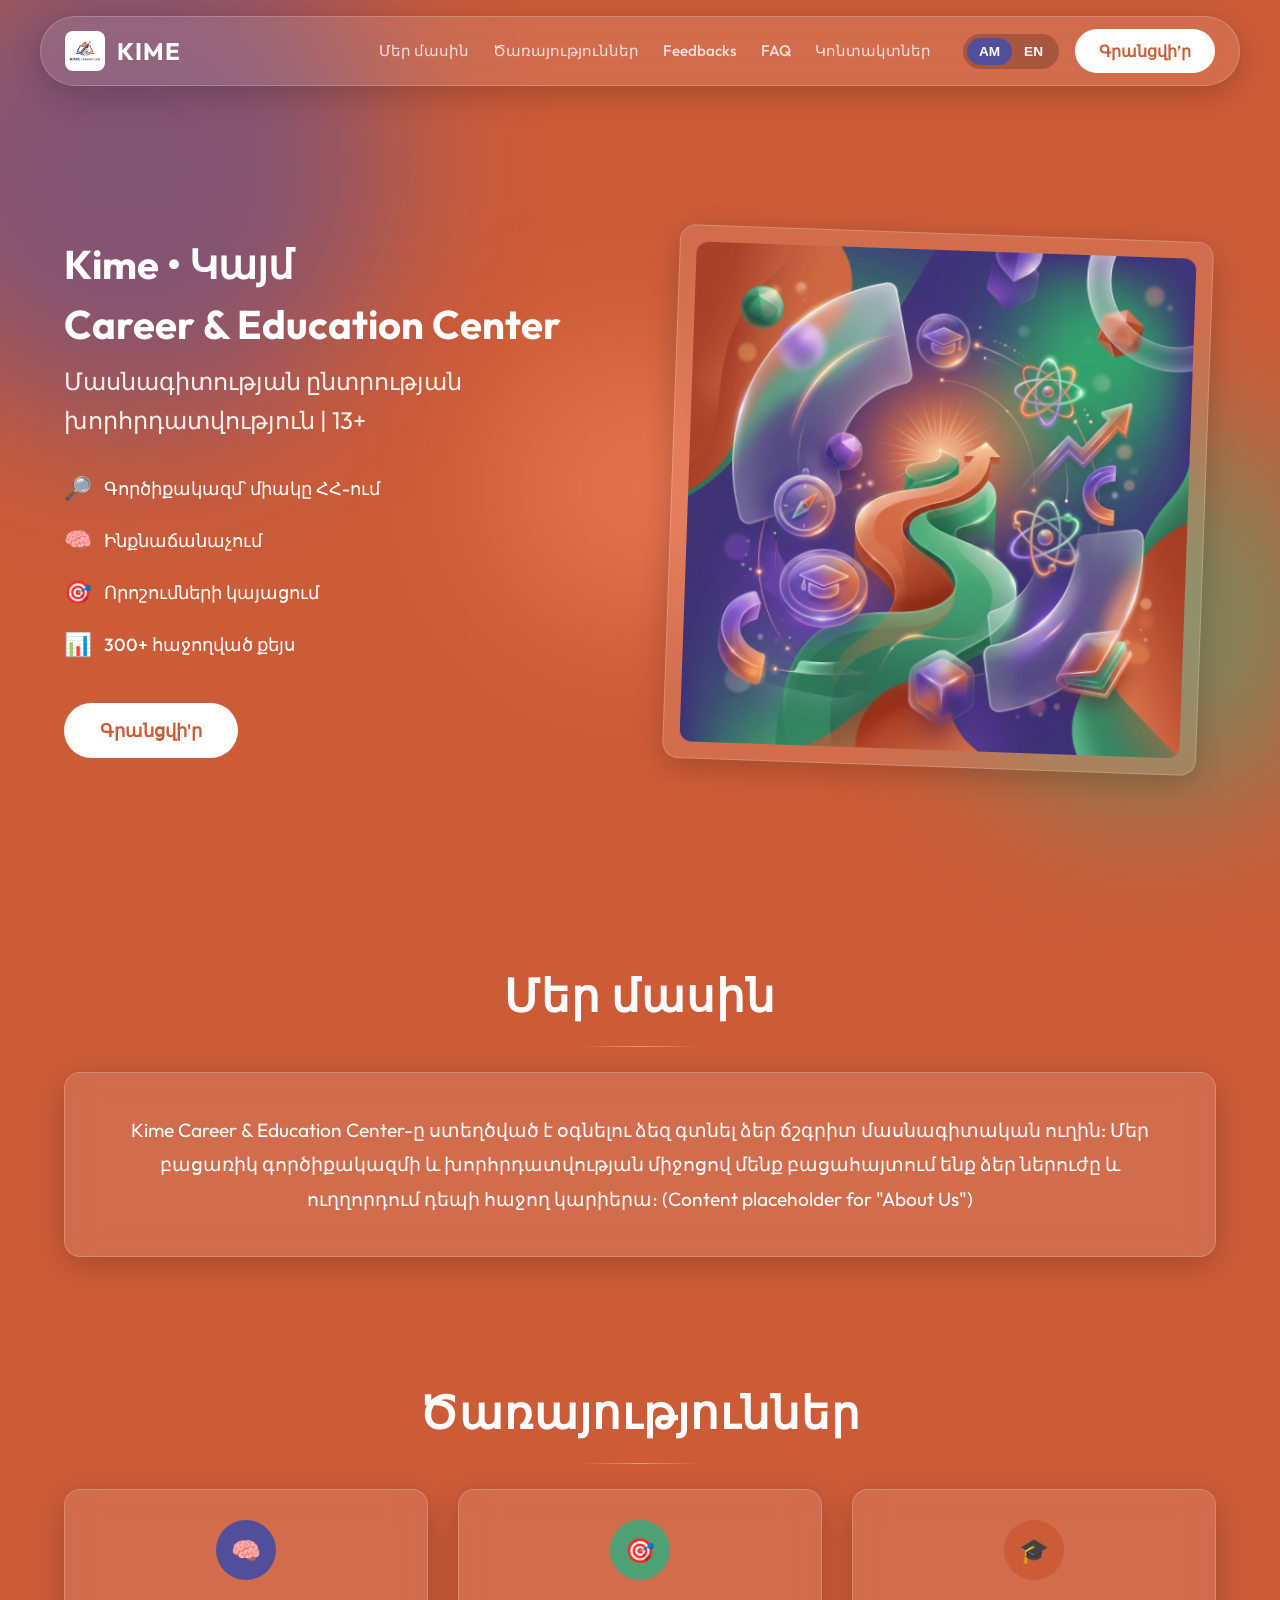
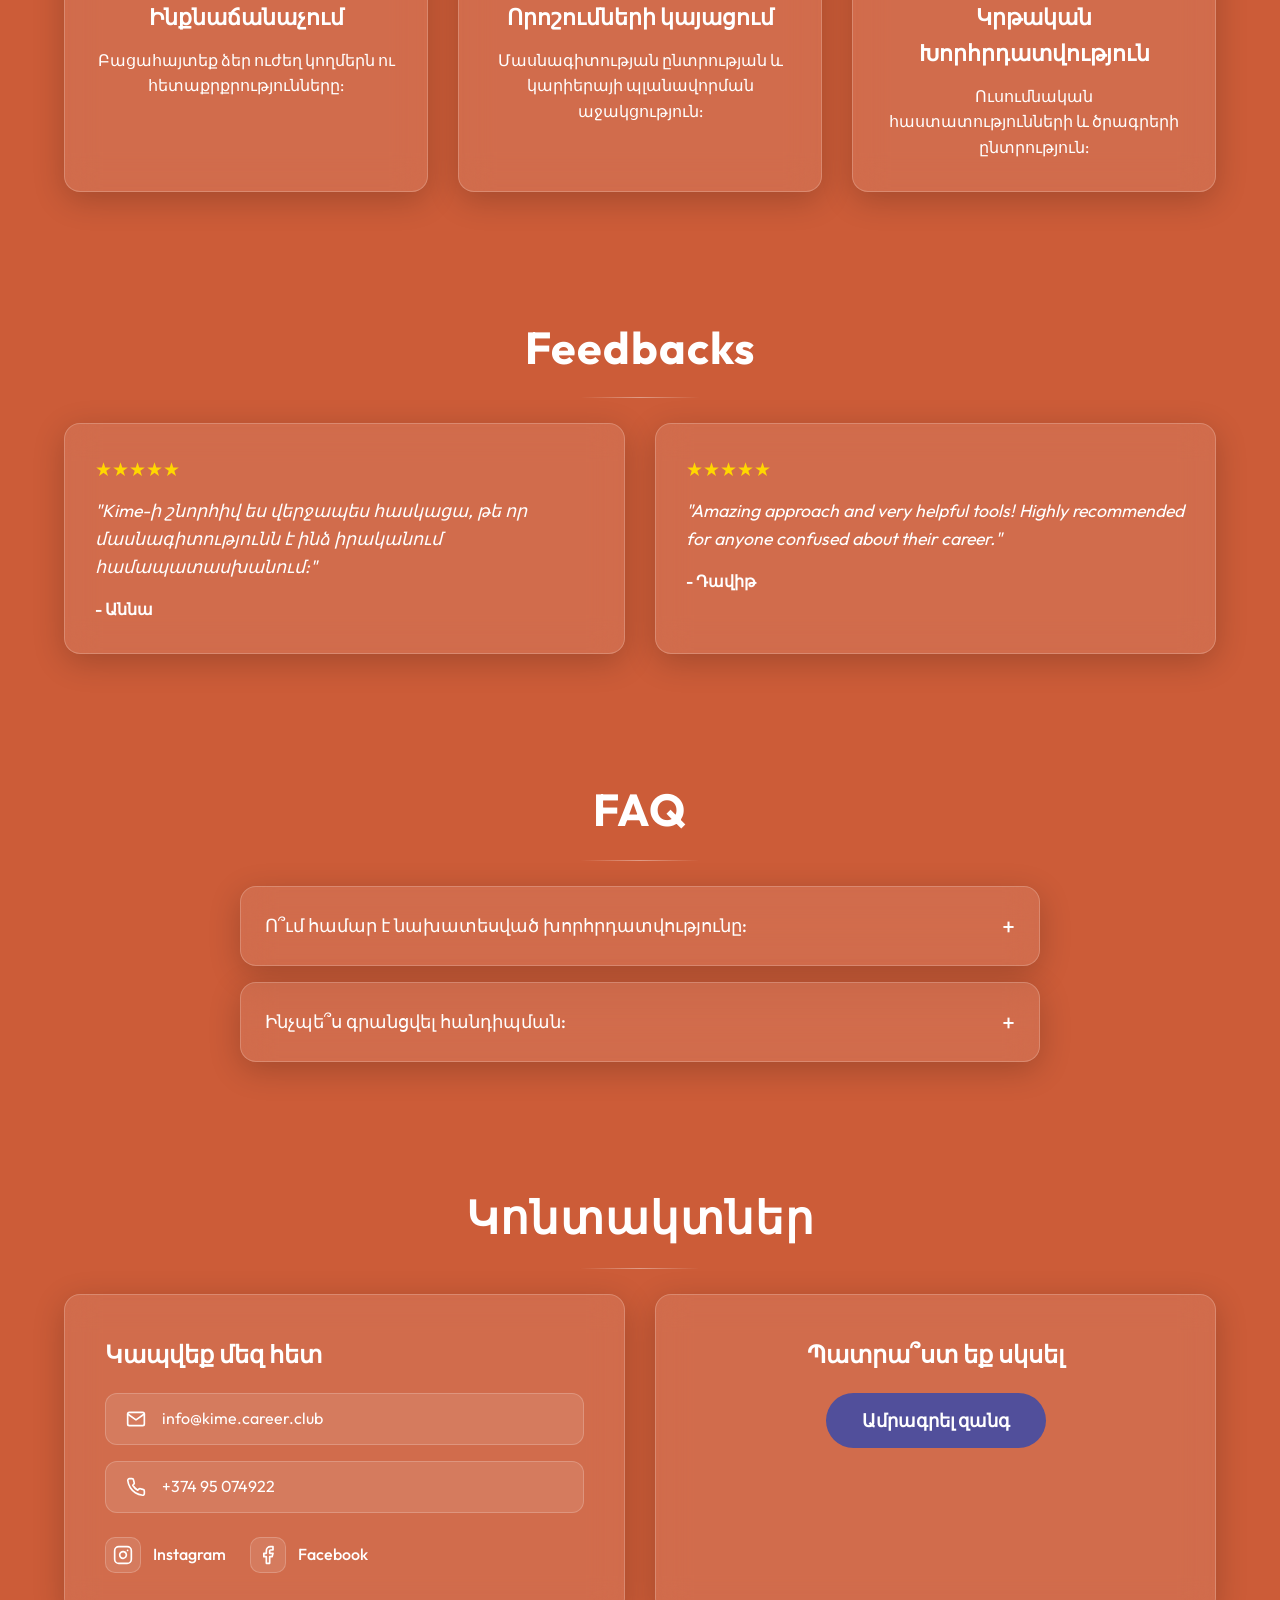
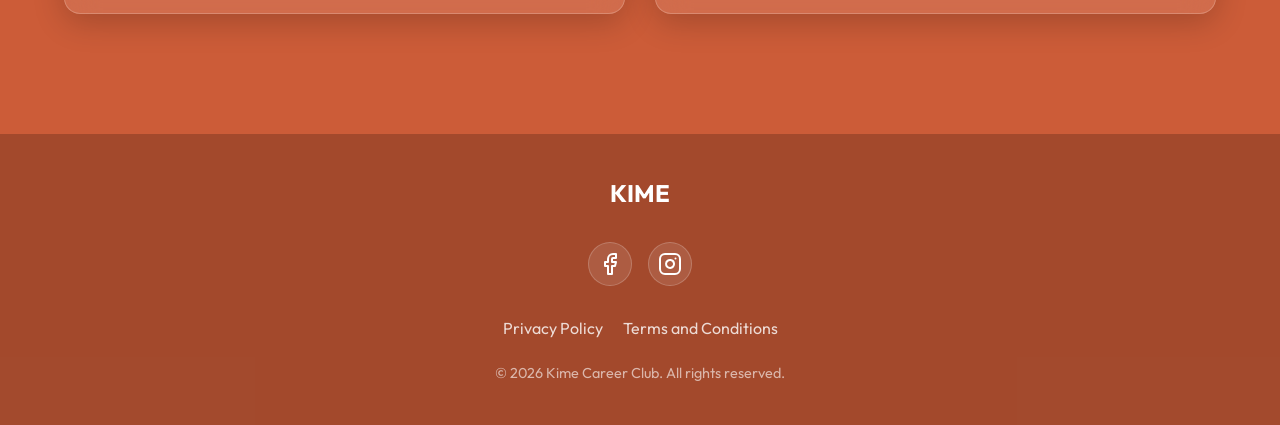
==== index.html @ 75cb3b0c "Demo" ====
<!DOCTYPE html>
<html lang="en">
<head>
    <meta charset="UTF-8">
    <meta name="viewport" content="width=device-width, initial-scale=1.0">
    <title>Kime | Career & Education Center</title>
    <meta name="description" content="Career Choice Consulting. 🔎 Exclusive Toolkit in Armenia 🧠 Self-Discovery 🎯 Decision Making 📊 300+ Successful Cases.">
    <!-- Basic SEO tags -->
    <meta property="og:title" content="Kime Career Club">
    <meta property="og:description" content="Career Choice Consulting in Armenia. Make the right career decisions with Kime.">
    <meta property="og:type" content="website">
    
    <link href="https://fonts.googleapis.com/css2?family=Outfit:wght@300;400;600;700&display=swap" rel="stylesheet">
    <link rel="stylesheet" href="style.css">
    
    <!-- Calendly link widget -->
    <link href="https://assets.calendly.com/assets/external/widget.css" rel="stylesheet">
    <script src="https://assets.calendly.com/assets/external/widget.js" type="text/javascript" async></script>
</head>
<body>
    <!-- Background Elements -->
    <div class="bg-shape shape-1"></div>
    <div class="bg-shape shape-2"></div>
    <div class="bg-shape shape-3"></div>

    <header class="glass-header">
        <div class="container header-container">
            <div class="logo">
                <img src="logo.png" alt="Kime Logo" class="logo-img">
                <span class="logo-text">KIME</span>
            </div>
            
            <button class="mobile-toggle" aria-label="Toggle Menu">
                <span></span><span></span><span></span>
            </button>

            <nav class="main-nav">
                <ul class="nav-links">
                    <li><a href="#about" data-i18n="nav_about">Մեր մասին</a></li>
                    <li><a href="#services" data-i18n="nav_services">Ծառայություններ</a></li>
                    <li><a href="#feedbacks" data-i18n="nav_feedbacks">Feedbacks</a></li>
                    <li><a href="#faq" data-i18n="nav_faq">FAQ</a></li>
                    <li><a href="#contact" data-i18n="nav_contact">Կոնտակտներ</a></li>
                </ul>
                <div class="header-actions">
                    <div class="lang-switcher">
                        <button class="lang-btn active" data-lang="am">AM</button>
                        <button class="lang-btn" data-lang="en">EN</button>
                    </div>
                    <button class="btn btn-primary" onclick="openCalendly()" data-i18n="cta_register">Գրանցվի’ր</button>
                </div>
            </nav>
        </div>
    </header>

    <main>
        <!-- Hero Section -->
        <section id="hero" class="hero-section">
            <div class="container hero-container">
                <div class="hero-content">
                    <h1 class="hero-title" data-i18n="hero_title">Kime • Կայմ </h1>
                    <h2 class="hero-title" data-i18n="hero_title">Career & Education Center</h2>
                    <p class="hero-subtitle" data-i18n="hero_subtitle">Մասնագիտության ընտրության խորհրդատվություն | 13+</p>
                    
                    <ul class="hero-features">
                        <li><span class="icon">🔎</span> <span data-i18n="feat_1">Գործիքակազմ՝ միակը ՀՀ-ում</span></li>
                        <li><span class="icon">🧠</span> <span data-i18n="feat_2">Ինքնաճանաչում</span></li>
                        <li><span class="icon">🎯</span> <span data-i18n="feat_3">Որոշումների կայացում</span></li>
                        <li><span class="icon">📊</span> <span data-i18n="feat_4">300+ հաջողված քեյս</span></li>
                    </ul>

                    <div class="hero-cta">
                        <button class="btn btn-large btn-primary cta-pulse" onclick="openCalendly()" data-i18n="cta_register_down">Գրանցվի'ր</button>
                    </div>
                </div>
                <div class="hero-visual">
                    <div class="image-wrapper glass-card">
                        <img src="hero.png" alt="Hero Illustration" class="hero-img">
                    </div>
                </div>
            </div>
        </section>

        <!-- About Section -->
        <section id="about" class="section about-section">
            <div class="container">
                <h2 class="section-title" data-i18n="sec_about">Մեր մասին</h2>
                <div class="glass-panel">
                    <p data-i18n="about_text">
                        Kime Career & Education Center-ը ստեղծված է օգնելու ձեզ գտնել ձեր ճշգրիտ մասնագիտական ուղին: Մեր բացառիկ գործիքակազմի և խորհրդատվության միջոցով մենք բացահայտում ենք ձեր ներուժը և ուղղորդում դեպի հաջող կարիերա։ (Content placeholder for "About Us")
                    </p>
                </div>
            </div>
        </section>

        <!-- Services Section -->
        <section id="services" class="section services-section">
            <div class="container">
                <h2 class="section-title" data-i18n="sec_services">Ծառայություններ</h2>
                <div class="services-grid">
                    <div class="service-card glass-card">
                        <div class="service-icon" style="background-color: var(--color-2)">🧠</div>
                        <h3 data-i18n="srv_1_title">Ինքնաճանաչում</h3>
                        <p data-i18n="srv_1_desc">Բացահայտեք ձեր ուժեղ կողմերն ու հետաքրքրությունները:</p>
                    </div>
                    <div class="service-card glass-card">
                        <div class="service-icon" style="background-color: var(--color-3)">🎯</div>
                        <h3 data-i18n="srv_2_title">Որոշումների կայացում</h3>
                        <p data-i18n="srv_2_desc">Մասնագիտության ընտրության և կարիերայի պլանավորման աջակցություն:</p>
                    </div>
                    <div class="service-card glass-card">
                        <div class="service-icon" style="background-color: var(--color-1)">🎓</div>
                        <h3 data-i18n="srv_3_title">Կրթական Խորհրդատվություն</h3>
                        <p data-i18n="srv_3_desc">Ուսումնական հաստատությունների և ծրագրերի ընտրություն:</p>
                    </div>
                </div>
            </div>
        </section>

        <!-- Feedbacks Section -->
        <section id="feedbacks" class="section feedbacks-section">
            <div class="container">
                <h2 class="section-title" data-i18n="sec_feedbacks">Feedbacks</h2>
                <div class="feedback-slider">
                    <div class="feedback-card glass-card">
                        <div class="stars">★★★★★</div>
                        <p class="feedback-text" data-i18n="feedback_1">"Kime-ի շնորհիվ ես վերջապես հասկացա, թե որ մասնագիտությունն է ինձ իրականում համապատասխանում:"</p>
                        <p class="feedback-author">- Աննա  
                        </p>
                    </div>
                    <div class="feedback-card glass-card">
                        <div class="stars">★★★★★</div>
                        <p class="feedback-text" data-i18n="feedback_2">"Amazing approach and very helpful tools! Highly recommended for anyone confused about their career."</p>
                        <p class="feedback-author">- Դավիթ</p>
                    </div>
                </div>
            </div>
        </section>

        <!-- FAQ Section -->
        <section id="faq" class="section faq-section">
            <div class="container">
                <h2 class="section-title" data-i18n="sec_faq">FAQ</h2>
                <div class="faq-list">
                    <div class="faq-item glass-card">
                        <div class="faq-question">
                            <h3 data-i18n="faq_1_q">Ո՞ւմ համար է նախատեսված խորհրդատվությունը:</h3>
                            <span class="toggle-icon">+</span>
                        </div>
                        <div class="faq-answer">
                            <p data-i18n="faq_1_a">Խորհրդատվությունը նախատեսված է 13 և բարձր տարիքի անձանց համար, ովքեր կանգնած են մասնագիտության ընտրության կամ կարիերայի փոփոխության որոշման առջև:</p>
                        </div>
                    </div>
                    <div class="faq-item glass-card">
                        <div class="faq-question">
                            <h3 data-i18n="faq_2_q">Ինչպե՞ս գրանցվել հանդիպման:</h3>
                            <span class="toggle-icon">+</span>
                        </div>
                        <div class="faq-answer">
                            <p data-i18n="faq_2_a">Կարող եք գրանցվել՝ սեղմելով "Գրանցվի'ր" կոճակը, որը կուղղորդի ձեզ դեպի մեր օրացույց (Calendly)՝ հարմար օր և ժամ ընտրելու համար:</p>
                        </div>
                    </div>
                </div>
            </div>
        </section>

        <!-- Contact Section -->
        <section id="contact" class="section contact-section">
            <div class="container">
                <h2 class="section-title" data-i18n="sec_contact">Կոնտակտներ</h2>
                <div class="contact-grid">
                    <div class="contact-info glass-card">
                        <h3 data-i18n="contact_title">Կապվեք մեզ հետ</h3>
                        <div class="contact-methods">
                            <a href="mailto:info@kime.career.club" class="contact-method-item">
                                <span class="method-icon">
                                    <svg xmlns="http://www.w3.org/2000/svg" width="20" height="20" viewBox="0 0 24 24" fill="none" stroke="currentColor" stroke-width="2" stroke-linecap="round" stroke-linejoin="round"><path d="M4 4h16c1.1 0 2 .9 2 2v12c0 1.1-.9 2-2 2H4c-1.1 0-2-.9-2-2V6c0-1.1.9-2 2-2z"></path><polyline points="22,6 12,13 2,6"></polyline></svg>
                                </span>
                                <span>info@kime.career.club</span>
                            </a>
                            <a href="tel:+37495074922" class="contact-method-item">
                                <span class="method-icon">
                                    <svg xmlns="http://www.w3.org/2000/svg" width="20" height="20" viewBox="0 0 24 24" fill="none" stroke="currentColor" stroke-width="2" stroke-linecap="round" stroke-linejoin="round"><path d="M22 16.92v3a2 2 0 0 1-2.18 2 19.79 19.79 0 0 1-8.63-3.07 19.5 19.5 0 0 1-6-6 19.79 19.79 0 0 1-3.07-8.67A2 2 0 0 1 4.11 2h3a2 2 0 0 1 2 1.72 12.84 12.84 0 0 0 .7 2.81 2 2 0 0 1-.45 2.11L8.09 9.91a16 16 0 0 0 6 6l1.27-1.27a2 2 0 0 1 2.11-.45 12.84 12.84 0 0 0 2.81.7A2 2 0 0 1 22 16.92z"></path></svg>
                                </span>
                                <span>+374 95 074922</span>
                            </a>
                        </div>
                        <div class="contact-socials">
                            <a href="https://www.instagram.com/kime.career.club" target="_blank" class="social-link-item">
                                <span class="social-icon-wrapper">
                                    <svg xmlns="http://www.w3.org/2000/svg" width="20" height="20" viewBox="0 0 24 24" fill="none" stroke="currentColor" stroke-width="2" stroke-linecap="round" stroke-linejoin="round"><rect x="2" y="2" width="20" height="20" rx="5" ry="5"></rect><path d="M16 11.37A4 4 0 1 1 12.63 8 4 4 0 0 1 16 11.37z"></path><line x1="17.5" y1="6.5" x2="17.51" y2="6.5"></line></svg>
                                </span>
                                Instagram
                            </a>
                            <a href="https://www.facebook.com/kime.career.club" target="_blank" class="social-link-item">
                                <span class="social-icon-wrapper">
                                    <svg xmlns="http://www.w3.org/2000/svg" width="20" height="20" viewBox="0 0 24 24" fill="none" stroke="currentColor" stroke-width="2" stroke-linecap="round" stroke-linejoin="round"><path d="M18 2h-3a5 5 0 0 0-5 5v3H7v4h3v8h4v-8h3l1-4h-4V7a1 1 0 0 1 1-1h3z"></path></svg>
                                </span>
                                Facebook
                            </a>
                        </div>
                    </div>
                    <div class="contact-action glass-card" style="text-align: center;">
                        <h3 data-i18n="ready_to_start">Պատրա՞ստ եք սկսել</h3>
                        <button class="btn btn-large btn-secondary" onclick="openCalendly()" data-i18n="cta_book_call">Ամրագրել զանգ</button>
                    </div>
                </div>
            </div>
        </section>
    </main>

    <footer class="main-footer">
        <div class="container footer-container">
            <div class="footer-logo">
                <span>KIME</span>
            </div>
            <div class="footer-socials">
                <a href="https://www.facebook.com/kime.career.club" target="_blank" class="footer-social-icon" aria-label="Facebook">
                    <svg xmlns="http://www.w3.org/2000/svg" width="24" height="24" viewBox="0 0 24 24" fill="none" stroke="currentColor" stroke-width="2" stroke-linecap="round" stroke-linejoin="round"><path d="M18 2h-3a5 5 0 0 0-5 5v3H7v4h3v8h4v-8h3l1-4h-4V7a1 1 0 0 1 1-1h3z"></path></svg>
                </a>
                <a href="https://www.instagram.com/kime.career.club" target="_blank" class="footer-social-icon" aria-label="Instagram">
                    <svg xmlns="http://www.w3.org/2000/svg" width="24" height="24" viewBox="0 0 24 24" fill="none" stroke="currentColor" stroke-width="2" stroke-linecap="round" stroke-linejoin="round"><rect x="2" y="2" width="20" height="20" rx="5" ry="5"></rect><path d="M16 11.37A4 4 0 1 1 12.63 8 4 4 0 0 1 16 11.37z"></path><line x1="17.5" y1="6.5" x2="17.51" y2="6.5"></line></svg>
                </a>
            </div>
            <div class="footer-links">
                <a href="privacy-policy.html" data-i18n="link_privacy">Privacy Policy</a>
                <a href="terms-and-conditions.html" data-i18n="link_terms">Terms and Conditions</a>
            </div>
            <p class="copyright">© 2026 Kime Career Club. All rights reserved.</p>
        </div>
    </footer>

    <script src="script.js"></script>
</body>
</html>
---- style.css ----
/* --- VARIABLES & DESIGN TOKENS --- */
:root {
  /* Colors from requirement */
  --color-1: #CC5C38; /* Background/Main Terra */
  --color-2: #514F9B; /* Deep Purple */
  --color-3: #4DA174; /* Green */
  --color-4: #FFFFFF; /* White */
  
  --bg-dark: #1A1A1A; /* For deeper contrast if needed */
  
  /* Glassmorphism tokens */
  --glass-bg: rgba(255, 255, 255, 0.1);
  --glass-border: rgba(255, 255, 255, 0.2);
  --glass-shadow: 0 8px 32px 0 rgba(0, 0, 0, 0.2);
  
  /* Typography */
  --font-main: 'Outfit', sans-serif;
  
  /* Transitions */
  --transition-fast: 0.2s ease;
  --transition-normal: 0.4s ease;
}

/* --- RESET & GLOBAL --- */
* {
  margin: 0;
  padding: 0;
  box-sizing: border-box;
}

html {
  scroll-behavior: smooth;
}

body {
  font-family: var(--font-main);
  background-color: var(--color-1);
  color: var(--color-4);
  line-height: 1.6;
  overflow-x: hidden;
  position: relative;
}

/* Dynamic Background Shapes */
.bg-shape {
  position: fixed;
  border-radius: 50%;
  filter: blur(80px);
  z-index: -1;
  opacity: 0.6;
  animation: float 20s infinite alternate;
}

.shape-1 {
  width: 40vw;
  height: 40vw;
  background-color: var(--color-2);
  top: -10%;
  left: -10%;
}

.shape-2 {
  width: 30vw;
  height: 30vw;
  background-color: var(--color-3);
  bottom: 10%;
  right: -5%;
  animation-delay: -5s;
}

.shape-3 {
  width: 20vw;
  height: 20vw;
  background-color: #ff8a65; /* Lighter shade of color 1 for glow */
  top: 40%;
  left: 40%;
  animation-delay: -10s;
}

@keyframes float {
  0% { transform: translate(0, 0) scale(1); }
  100% { transform: translate(50px, 50px) scale(1.1); }
}

.container {
  max-width: 1200px;
  margin: 0 auto;
  padding: 0 24px;
}

/* --- UI COMPONENTS --- */
.glass-card, .glass-panel {
  background: var(--glass-bg);
  backdrop-filter: blur(16px);
  -webkit-backdrop-filter: blur(16px);
  border: 1px solid var(--glass-border);
  border-radius: 16px;
  box-shadow: var(--glass-shadow);
  transition: transform var(--transition-normal), box-shadow var(--transition-normal);
}

.glass-card:hover, .glass-panel:hover {
  transform: translateY(-10px);
  box-shadow: 0 20px 40px rgba(0, 0, 0, 0.2);
}

.glass-header {
  background: var(--glass-bg);
  backdrop-filter: blur(16px);
  -webkit-backdrop-filter: blur(16px);
  border: 1px solid var(--glass-border);
  border-radius: 16px;
  box-shadow: var(--glass-shadow);
}

.btn {
  font-family: var(--font-main);
  font-weight: 600;
  padding: 12px 24px;
  border-radius: 30px;
  border: none;
  cursor: pointer;
  transition: all var(--transition-fast);
  display: inline-block;
  text-decoration: none;
  font-size: 1rem;
}

.btn-primary {
  background-color: var(--color-4);
  color: var(--color-1);
}

.btn-primary:hover {
  background-color: #f0f0f0;
  transform: translateY(-2px);
  box-shadow: 0 10px 20px rgba(0,0,0,0.15);
}

.btn-secondary {
  background-color: var(--color-2);
  color: var(--color-4);
}

.btn-secondary:hover {
  background-color: #6361bc;
  transform: translateY(-2px);
  box-shadow: 0 10px 20px rgba(81, 79, 155, 0.4);
}

.btn-large {
  padding: 16px 36px;
  font-size: 1.1rem;
}

.cta-pulse {
  animation: pulse 2s infinite;
}

@keyframes pulse {
  0% { box-shadow: 0 0 0 0 rgba(255, 255, 255, 0.4); }
  70% { box-shadow: 0 0 0 15px rgba(255, 255, 255, 0); }
  100% { box-shadow: 0 0 0 0 rgba(255, 255, 255, 0); }
}

/* --- HEADER --- */
.glass-header {
  position: fixed;
  top: 16px;
  left: 50%;
  transform: translateX(-50%);
  width: 95%;
  max-width: 1200px;
  z-index: 1000;
  padding: 12px 24px;
  border-radius: 40px;
}

.header-container {
  display: flex;
  justify-content: space-between;
  align-items: center;
  padding: 0;
}

.logo {
  display: flex;
  align-items: center;
  gap: 12px;
}

.logo-img {
  width: 40px;
  height: 40px;
  border-radius: 8px;
  object-fit: cover;
}

.logo-text {
  font-size: 1.5rem;
  font-weight: 700;
  letter-spacing: 1px;
}

.main-nav {
  display: flex;
  align-items: center;
  gap: 32px;
}

.nav-links {
  list-style: none;
  display: flex;
  gap: 24px;
}

.nav-links a {
  color: var(--color-4);
  text-decoration: none;
  font-weight: 500;
  font-size: 0.95rem;
  opacity: 0.8;
  transition: opacity var(--transition-fast);
}

.nav-links a:hover {
  opacity: 1;
}

.header-actions {
  display: flex;
  align-items: center;
  gap: 16px;
}

.lang-switcher {
  display: flex;
  background: rgba(0,0,0,0.2);
  border-radius: 20px;
  padding: 4px;
}

.lang-btn {
  background: transparent;
  border: none;
  color: var(--color-4);
  padding: 6px 12px;
  border-radius: 16px;
  cursor: pointer;
  font-size: 0.85rem;
  font-weight: 600;
  transition: background var(--transition-fast);
}

.lang-btn.active {
  background: var(--color-2);
}

.mobile-toggle {
  display: none;
  background: none;
  border: none;
  cursor: pointer;
  flex-direction: column;
  gap: 5px;
}

.mobile-toggle span {
  width: 25px;
  height: 3px;
  background-color: var(--color-4);
  border-radius: 3px;
  transition: 0.3s;
}

/* --- HERO SECTION --- */
.hero-section {
  min-height: 100vh;
  display: flex;
  align-items: center;
  padding-top: 100px; /* Offset for fixed header */
}

.hero-container {
  display: flex;
  align-items: center;
  justify-content: space-between;
  gap: 40px;
}

.hero-content {
  flex: 1;
  max-width: 600px;
}

.hero-title {
  font-size: 2.5rem;
  font-weight: 700;
  line-height: 1.1;
  margin-bottom: 16px;
}

.hero-subtitle {
  font-size: 1.5rem;
  font-weight: 400;
  opacity: 0.9;
  margin-bottom: 32px;
}

.hero-features {
  list-style: none;
  margin-bottom: 40px;
}

.hero-features li {
  display: flex;
  align-items: center;
  font-size: 1.1rem;
  margin-bottom: 16px;
  font-weight: 500;
}

.hero-features .icon {
  margin-right: 12px;
  font-size: 1.4rem;
}

.hero-visual {
  flex: 1;
  display: flex;
  justify-content: center;
}

.image-wrapper {
  padding: 16px;
  transform: rotate(2deg);
  transition: transform var(--transition-normal);
}

.image-wrapper:hover {
  transform: rotate(0deg) scale(1.02);
}

.hero-img {
  width: 100%;
  max-width: 500px;
  border-radius: 12px;
  display: block;
}

/* --- GENERAL SECTIONS --- */
.section {
  padding: 60px 0;
}

.section-title {
  font-size: 2.8rem;
  margin-bottom: 40px;
  text-align: center;
  font-weight: 700;
  position: relative;
  letter-spacing: 1px;
}

.section-title::after {
  content: '';
  position: absolute;
  bottom: -15px;
  left: 50%;
  transform: translateX(-50%);
  width: 120px;
  height: 1px;
  background: linear-gradient(90deg, transparent, rgba(255, 255, 255, 0.4), transparent);
}

/* --- ABOUT --- */
.about-section .glass-panel {
  padding: 40px;
  font-size: 1.2rem;
  text-align: center;
  line-height: 1.8;
}

/* --- SERVICES --- */
.services-grid {
  display: grid;
  grid-template-columns: repeat(auto-fit, minmax(300px, 1fr));
  gap: 30px;
}

.service-card {
  padding: 30px;
  text-align: center;
}

.service-icon {
  width: 60px;
  height: 60px;
  border-radius: 50%;
  display: flex;
  align-items: center;
  justify-content: center;
  font-size: 24px;
  margin: 0 auto 20px;
  color: var(--color-4);
}

.service-card h3 {
  margin-bottom: 12px;
  font-size: 1.4rem;
}

/* --- FEEDBACKS --- */
.feedback-slider {
  display: grid;
  grid-template-columns: repeat(auto-fit, minmax(300px, 1fr));
  gap: 30px;
}

.feedback-card {
  padding: 30px;
}

.stars {
  color: #ffd700;
  font-size: 1.2rem;
  margin-bottom: 12px;
}

.feedback-text {
  font-style: italic;
  margin-bottom: 16px;
  font-size: 1.1rem;
}

.feedback-author {
  font-weight: 600;
}

/* --- FAQ --- */
.faq-list {
  display: flex;
  flex-direction: column;
  gap: 16px;
  max-width: 800px;
  margin: 0 auto;
}

.faq-item {
  overflow: hidden;
}

.faq-question {
  padding: 20px 24px;
  display: flex;
  justify-content: space-between;
  align-items: center;
  cursor: pointer;
}

.faq-question h3 {
  font-size: 1.1rem;
  font-weight: 500;
}

.toggle-icon {
  font-size: 1.5rem;
  transition: transform var(--transition-fast);
}

.faq-item.active .toggle-icon {
  transform: rotate(45deg);
}

.faq-answer {
  padding: 0 24px;
  max-height: 0;
  opacity: 0;
  transition: all var(--transition-normal);
}

.faq-item.active .faq-answer {
  padding: 0 24px 20px;
  max-height: 200px;
  opacity: 1;
}

/* --- CONTACT --- */
.contact-grid {
  display: grid;
  grid-template-columns: 1fr 1fr;
  gap: 30px;
}

.contact-info, .contact-action {
  padding: 40px;
}

.contact-info h3, .contact-action h3 {
  margin-bottom: 20px;
  font-size: 1.5rem;
}

.contact-info p {
  margin-bottom: 12px;
  font-size: 1.1rem;
}

/* --- FOOTER --- */
.main-footer {
  background-color: rgba(0,0,0,0.2);
  padding: 40px 0;
  margin-top: 60px;
}

.footer-container {
  display: flex;
  flex-direction: column;
  align-items: center;
  gap: 20px;
  text-align: center;
}

.footer-logo span {
  font-size: 1.5rem;
  font-weight: 700;
}

.footer-links {
  display: flex;
  gap: 20px;
}

.footer-links a {
  color: var(--color-4);
  text-decoration: none;
  opacity: 0.8;
}

.footer-links a:hover {
  text-decoration: underline;
  opacity: 1;
}

.copyright {
  opacity: 0.6;
  font-size: 0.9rem;
}

/* --- SOCIAL & CONTACT LINKS STYLING --- */
.contact-methods {
  display: flex;
  flex-direction: column;
  gap: 16px;
  margin-bottom: 24px;
}

.contact-method-item {
  display: flex;
  align-items: center;
  gap: 16px;
  color: var(--color-4);
  text-decoration: none;
  background: var(--glass-bg);
  border: 1px solid var(--glass-border);
  padding: 12px 20px;
  border-radius: 12px;
  transition: all var(--transition-fast);
}

.contact-method-item:hover {
  background: rgba(255, 255, 255, 0.2);
  transform: translateY(-2px);
  box-shadow: 0 5px 15px rgba(0,0,0,0.1);
}

.method-icon {
  display: flex;
  align-items: center;
  justify-content: center;
  color: var(--color-4);
}

.contact-socials {
  margin-top: 24px;
  display: flex;
  flex-direction: row;
  flex-wrap: wrap;
  gap: 24px;
}

.social-link-item {
  display: flex;
  align-items: center;
  gap: 12px;
  color: var(--color-4);
  text-decoration: none;
  font-weight: 500;
  transition: transform var(--transition-fast), opacity var(--transition-fast);
  width: fit-content;
}

.social-link-item:hover {
  transform: translateX(5px);
  opacity: 0.9;
}

.social-icon-wrapper {
  width: 36px;
  height: 36px;
  background: var(--glass-bg);
  border: 1px solid var(--glass-border);
  border-radius: 10px;
  display: flex;
  align-items: center;
  justify-content: center;
  transition: background var(--transition-fast);
}

.social-link-item:hover .social-icon-wrapper {
  background: rgba(255, 255, 255, 0.2);
}

.footer-socials {
  display: flex;
  gap: 16px;
  margin: 10px 0;
}

.footer-social-icon {
  width: 44px;
  height: 44px;
  background: var(--glass-bg);
  border: 1px solid var(--glass-border);
  border-radius: 50%;
  display: flex;
  align-items: center;
  justify-content: center;
  color: var(--color-4);
  transition: all var(--transition-fast);
}

.footer-social-icon:hover {
  background: var(--color-2);
  transform: translateY(-3px);
  box-shadow: 0 5px 15px rgba(0,0,0,0.3);
}

/* --- RESPONSIVE --- */
@media (max-width: 992px) {
  .hero-container {
    flex-direction: column;
    text-align: center;
  }
  
  .hero-features li {
    justify-content: center;
  }
  
  .contact-grid {
    grid-template-columns: 1fr;
  }
}

@media (max-width: 768px) {
  .main-nav {
    position: fixed;
    top: 80px;
    left: 0;
    width: 100%;
    background: var(--color-1);
    flex-direction: column;
    padding: 30px 0;
    box-shadow: 0 10px 20px rgba(0,0,0,0.2);
    transform: translateY(-150%);
    transition: transform var(--transition-normal);
  }

  .main-nav.nav-active {
    transform: translateY(0);
  }

  .nav-links {
    flex-direction: column;
    align-items: center;
    gap: 20px;
  }

  .mobile-toggle {
    display: flex;
  }
  
  .hero-title {
    font-size: 2.5rem;
  }
}
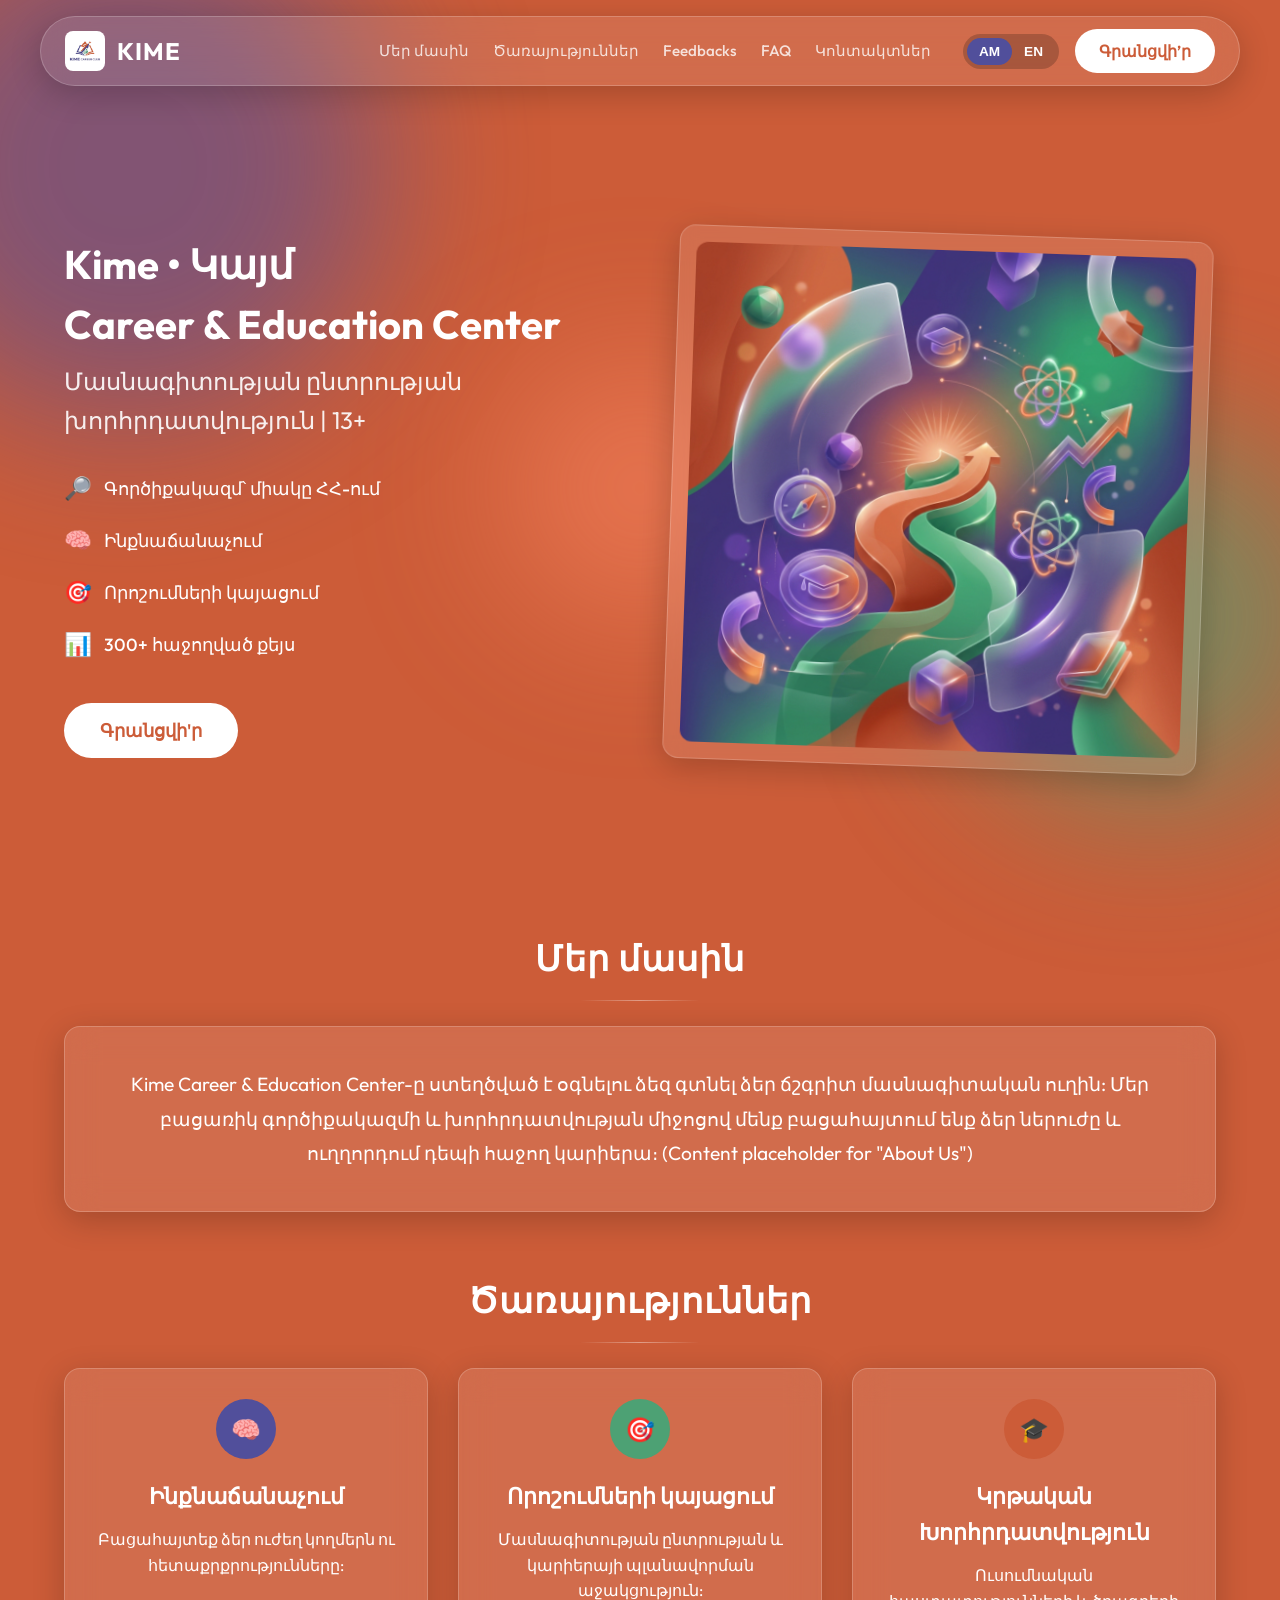
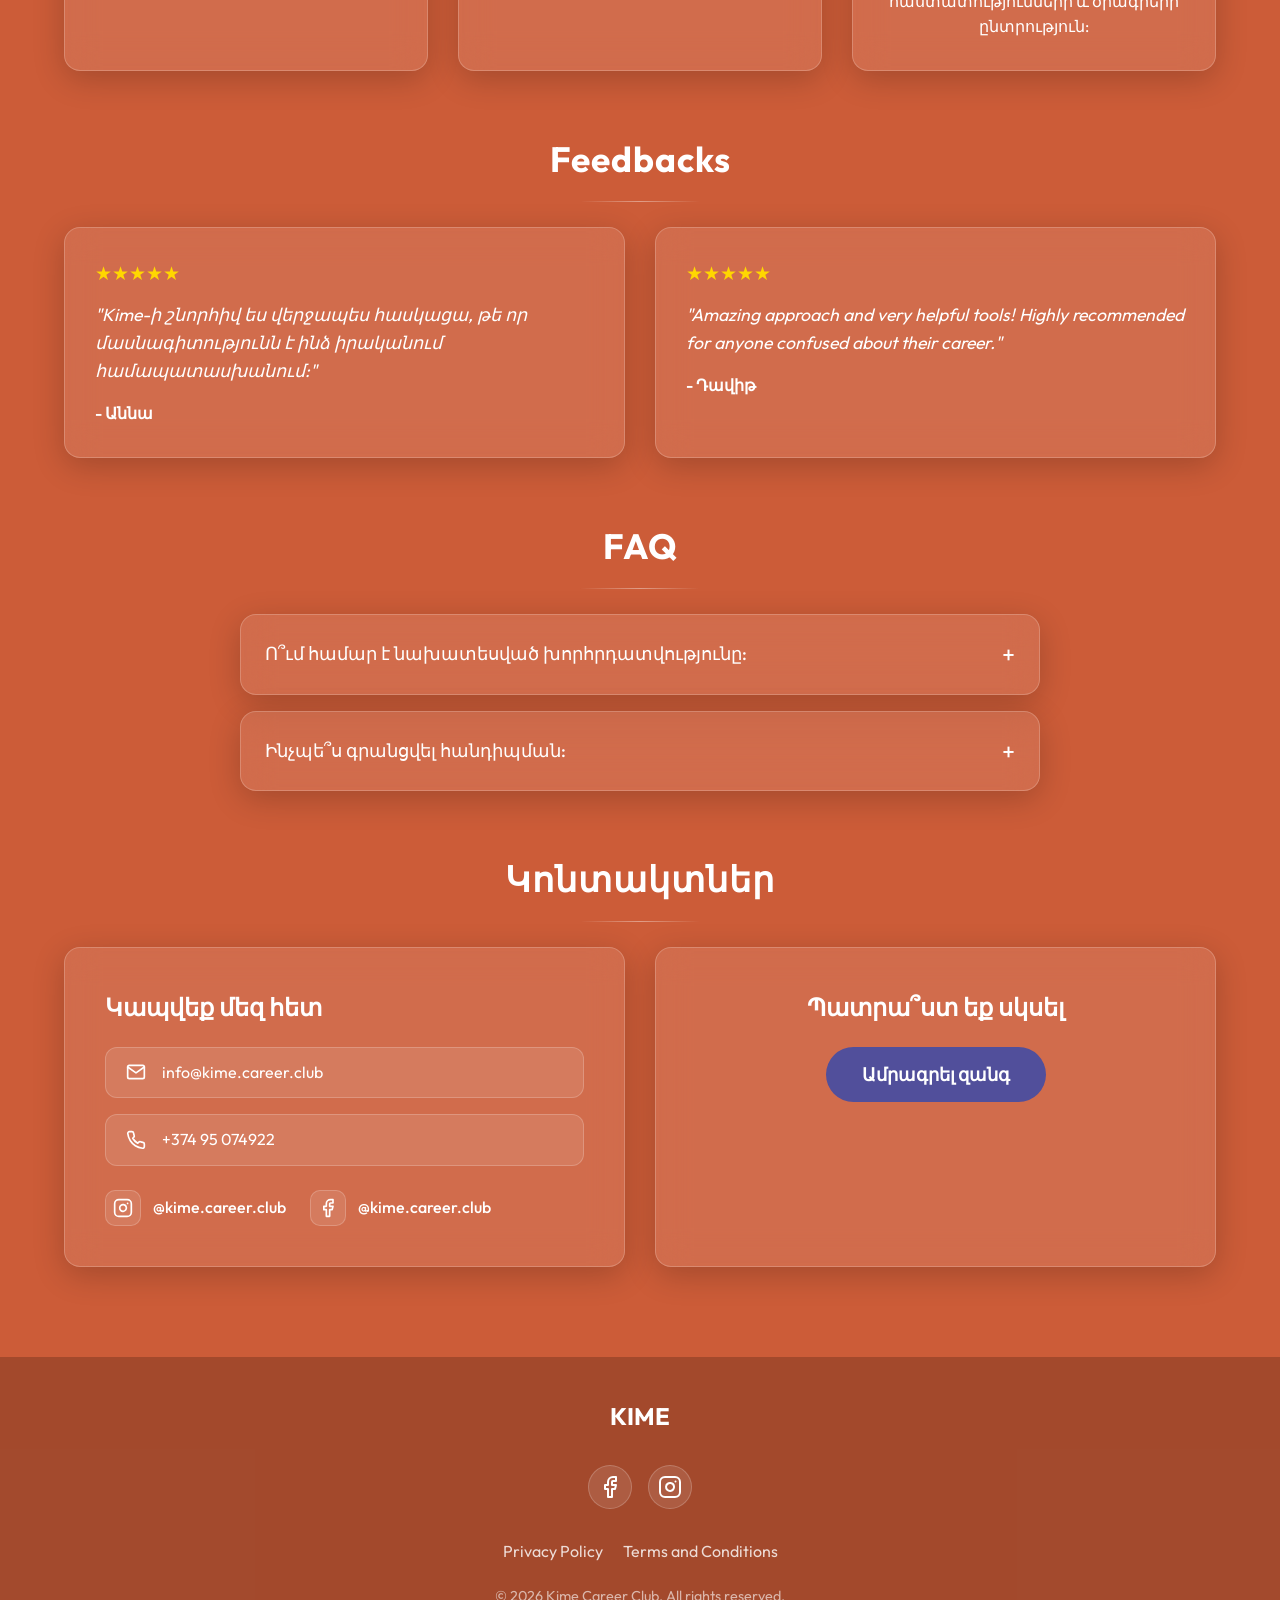
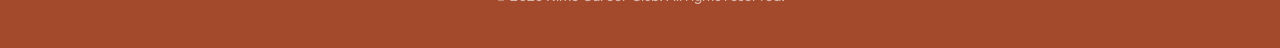
==== commit 69c157f2: "Mobile UI test 3" ====
--- a/index.html
+++ b/index.html
@@ -190,13 +190,13 @@
                                 <span class="social-icon-wrapper">
                                     <svg xmlns="http://www.w3.org/2000/svg" width="20" height="20" viewBox="0 0 24 24" fill="none" stroke="currentColor" stroke-width="2" stroke-linecap="round" stroke-linejoin="round"><rect x="2" y="2" width="20" height="20" rx="5" ry="5"></rect><path d="M16 11.37A4 4 0 1 1 12.63 8 4 4 0 0 1 16 11.37z"></path><line x1="17.5" y1="6.5" x2="17.51" y2="6.5"></line></svg>
                                 </span>
-                                Instagram
+                                @kime.career.club
                             </a>
                             <a href="https://www.facebook.com/kime.career.club" target="_blank" class="social-link-item">
                                 <span class="social-icon-wrapper">
                                     <svg xmlns="http://www.w3.org/2000/svg" width="20" height="20" viewBox="0 0 24 24" fill="none" stroke="currentColor" stroke-width="2" stroke-linecap="round" stroke-linejoin="round"><path d="M18 2h-3a5 5 0 0 0-5 5v3H7v4h3v8h4v-8h3l1-4h-4V7a1 1 0 0 1 1-1h3z"></path></svg>
                                 </span>
-                                Facebook
+                                @kime.career.club
                             </a>
                         </div>
                     </div>
--- a/style.css
+++ b/style.css
@@ -350,11 +350,11 @@
 
 /* --- GENERAL SECTIONS --- */
 .section {
-  padding: 60px 0;
+  padding: 30px 0;
 }
 
 .section-title {
-  font-size: 2.8rem;
+  font-size: 2.2rem;
   margin-bottom: 40px;
   text-align: center;
   font-weight: 700;
@@ -691,6 +691,13 @@
   }
   
   .hero-title {
-    font-size: 2.5rem;
-  }
-}
+    font-size: 2.2rem;
+  }
+  
+  .section-title {
+    font-size: 2rem;
+    overflow-wrap: break-word;
+    word-break: break-word;
+    hyphens: auto;
+  }
+}
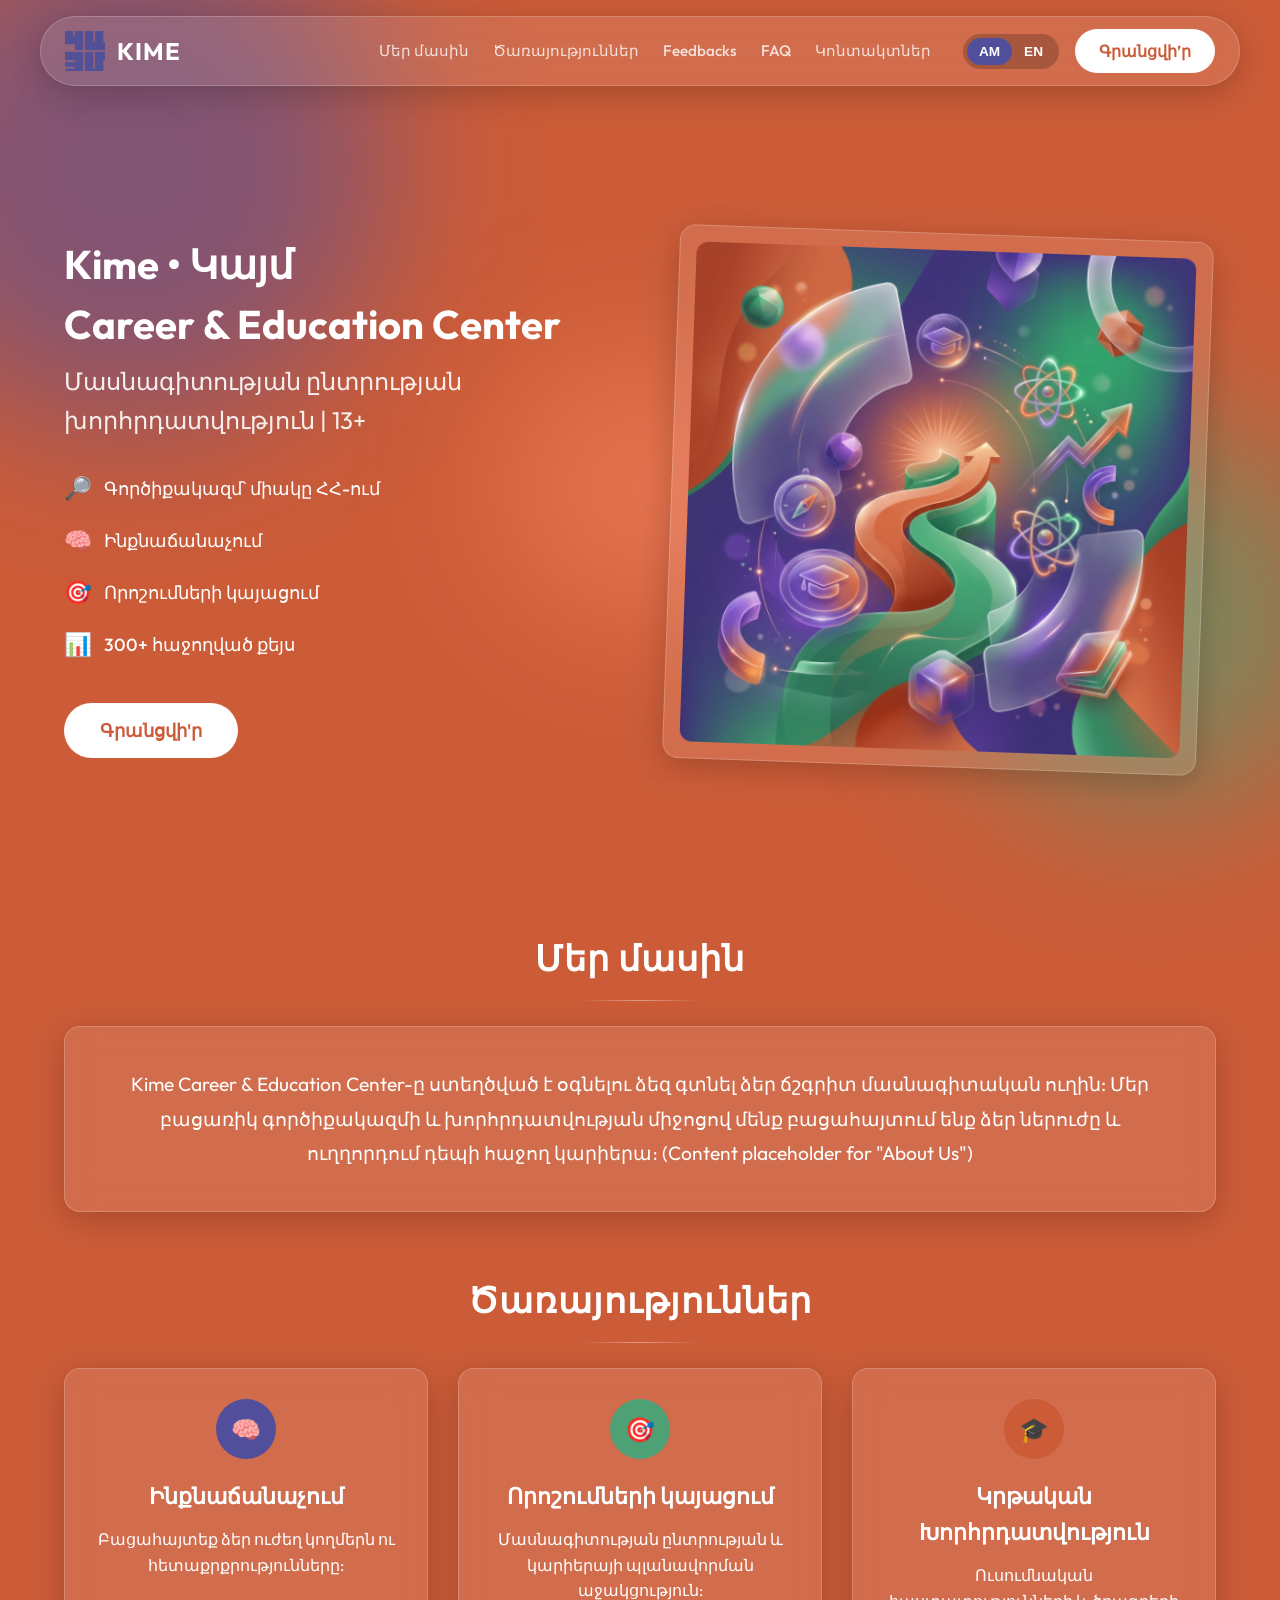
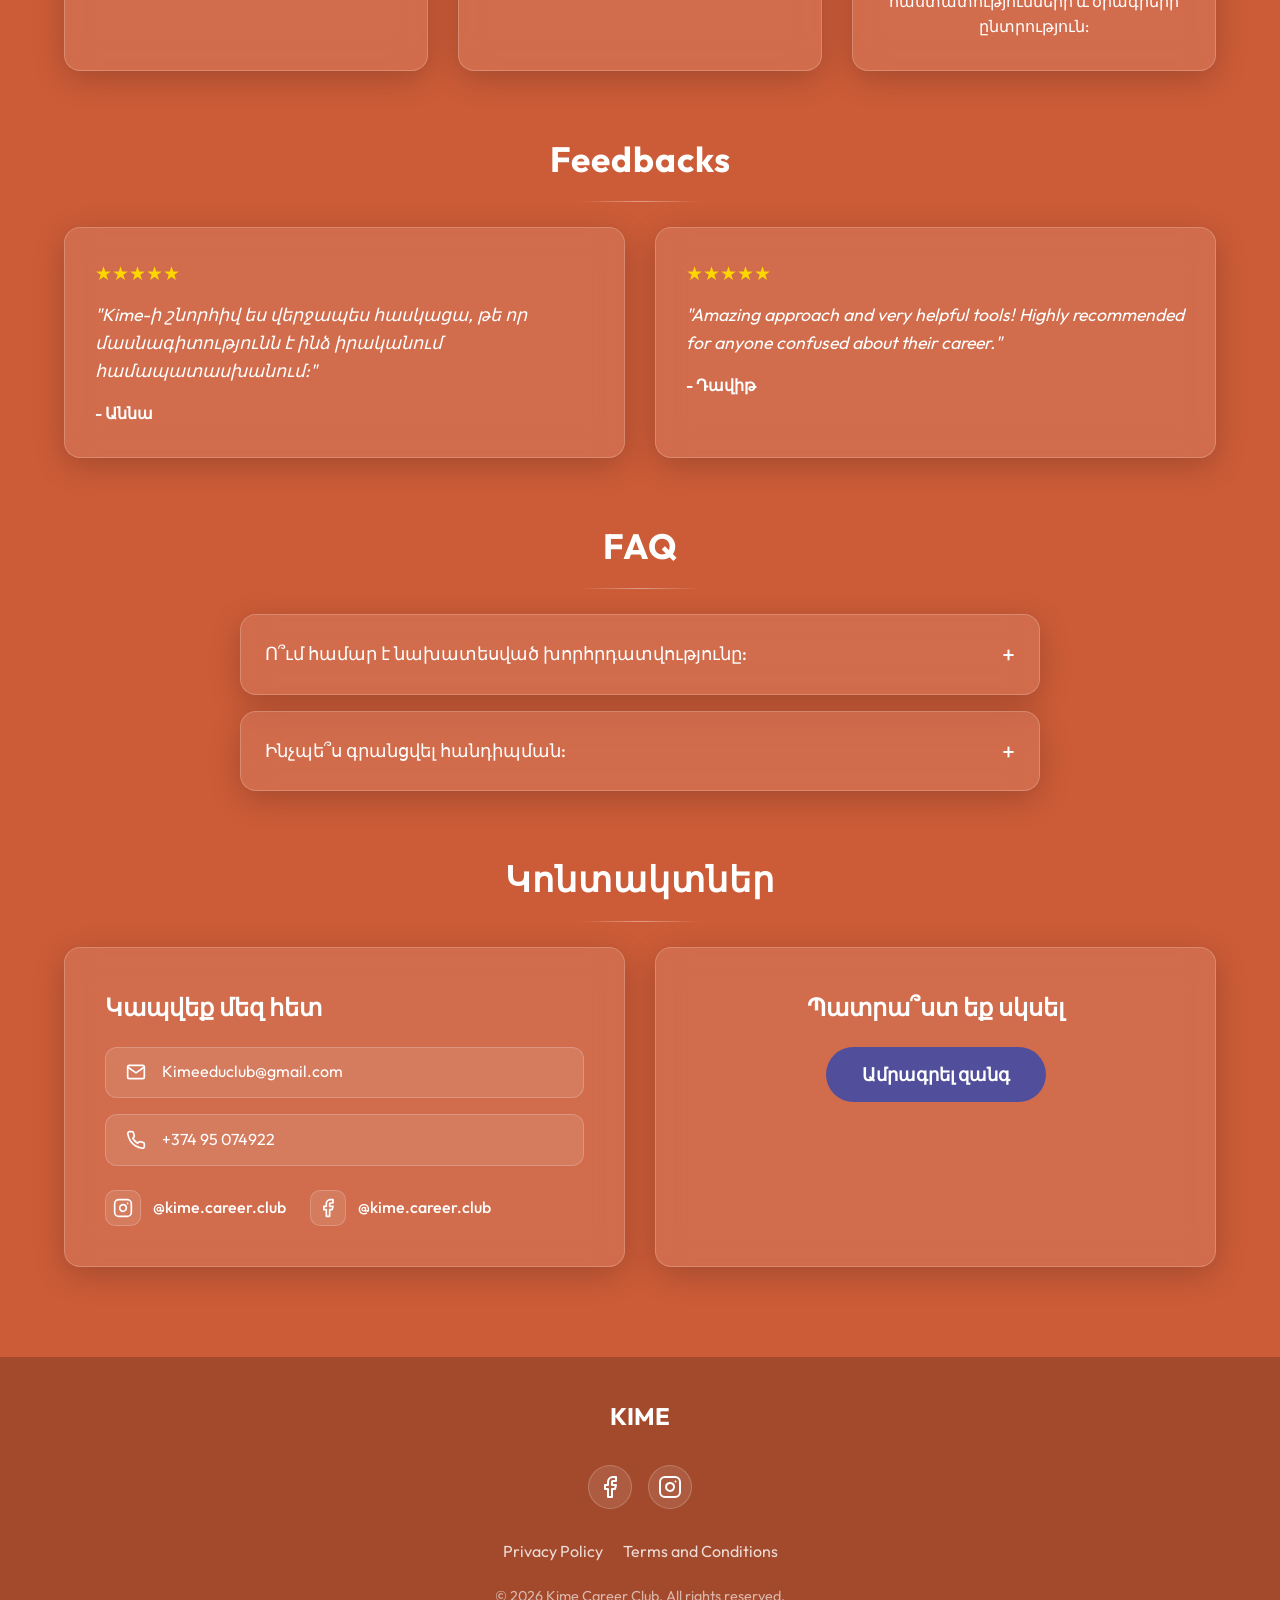
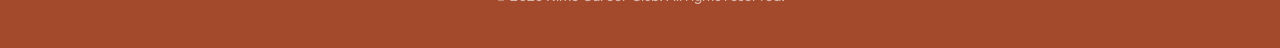
==== commit b27a9bdd: "Mobile ui upgrade and calendly integrate" ====
--- a/index.html
+++ b/index.html
@@ -172,11 +172,11 @@
                     <div class="contact-info glass-card">
                         <h3 data-i18n="contact_title">Կապվեք մեզ հետ</h3>
                         <div class="contact-methods">
-                            <a href="mailto:info@kime.career.club" class="contact-method-item">
+                            <a href="mailto:Kimeeduclub@gmail.com" class="contact-method-item">
                                 <span class="method-icon">
                                     <svg xmlns="http://www.w3.org/2000/svg" width="20" height="20" viewBox="0 0 24 24" fill="none" stroke="currentColor" stroke-width="2" stroke-linecap="round" stroke-linejoin="round"><path d="M4 4h16c1.1 0 2 .9 2 2v12c0 1.1-.9 2-2 2H4c-1.1 0-2-.9-2-2V6c0-1.1.9-2 2-2z"></path><polyline points="22,6 12,13 2,6"></polyline></svg>
                                 </span>
-                                <span>info@kime.career.club</span>
+                                <span>Kimeeduclub@gmail.com</span>
                             </a>
                             <a href="tel:+37495074922" class="contact-method-item">
                                 <span class="method-icon">
--- a/style.css
+++ b/style.css
@@ -192,7 +192,7 @@
 .logo-img {
   width: 40px;
   height: 40px;
-  border-radius: 8px;
+  /* border-radius: 8px; */
   object-fit: cover;
 }
 
@@ -663,12 +663,39 @@
 }
 
 @media (max-width: 768px) {
+  .bg-shape {
+    filter: blur(50px);
+  }
+  
+  .shape-1 {
+    width: 70vw;
+    height: 70vw;
+    top: -5%;
+    left: -10%;
+  }
+  
+  .shape-2 {
+    width: 60vw;
+    height: 60vw;
+    bottom: 5%;
+    right: -10%;
+  }
+  
+  .shape-3 {
+    width: 50vw;
+    height: 50vw;
+    top: 30%;
+    left: 10%;
+  }
+
   .main-nav {
     position: fixed;
     top: 80px;
     left: 0;
     width: 100%;
-    background: var(--color-1);
+    background: rgba(204, 92, 56, 0.9);
+    backdrop-filter: blur(16px);
+    -webkit-backdrop-filter: blur(16px);
     flex-direction: column;
     padding: 30px 0;
     box-shadow: 0 10px 20px rgba(0,0,0,0.2);
@@ -695,7 +722,7 @@
   }
   
   .section-title {
-    font-size: 2rem;
+    font-size: 1.65rem;
     overflow-wrap: break-word;
     word-break: break-word;
     hyphens: auto;
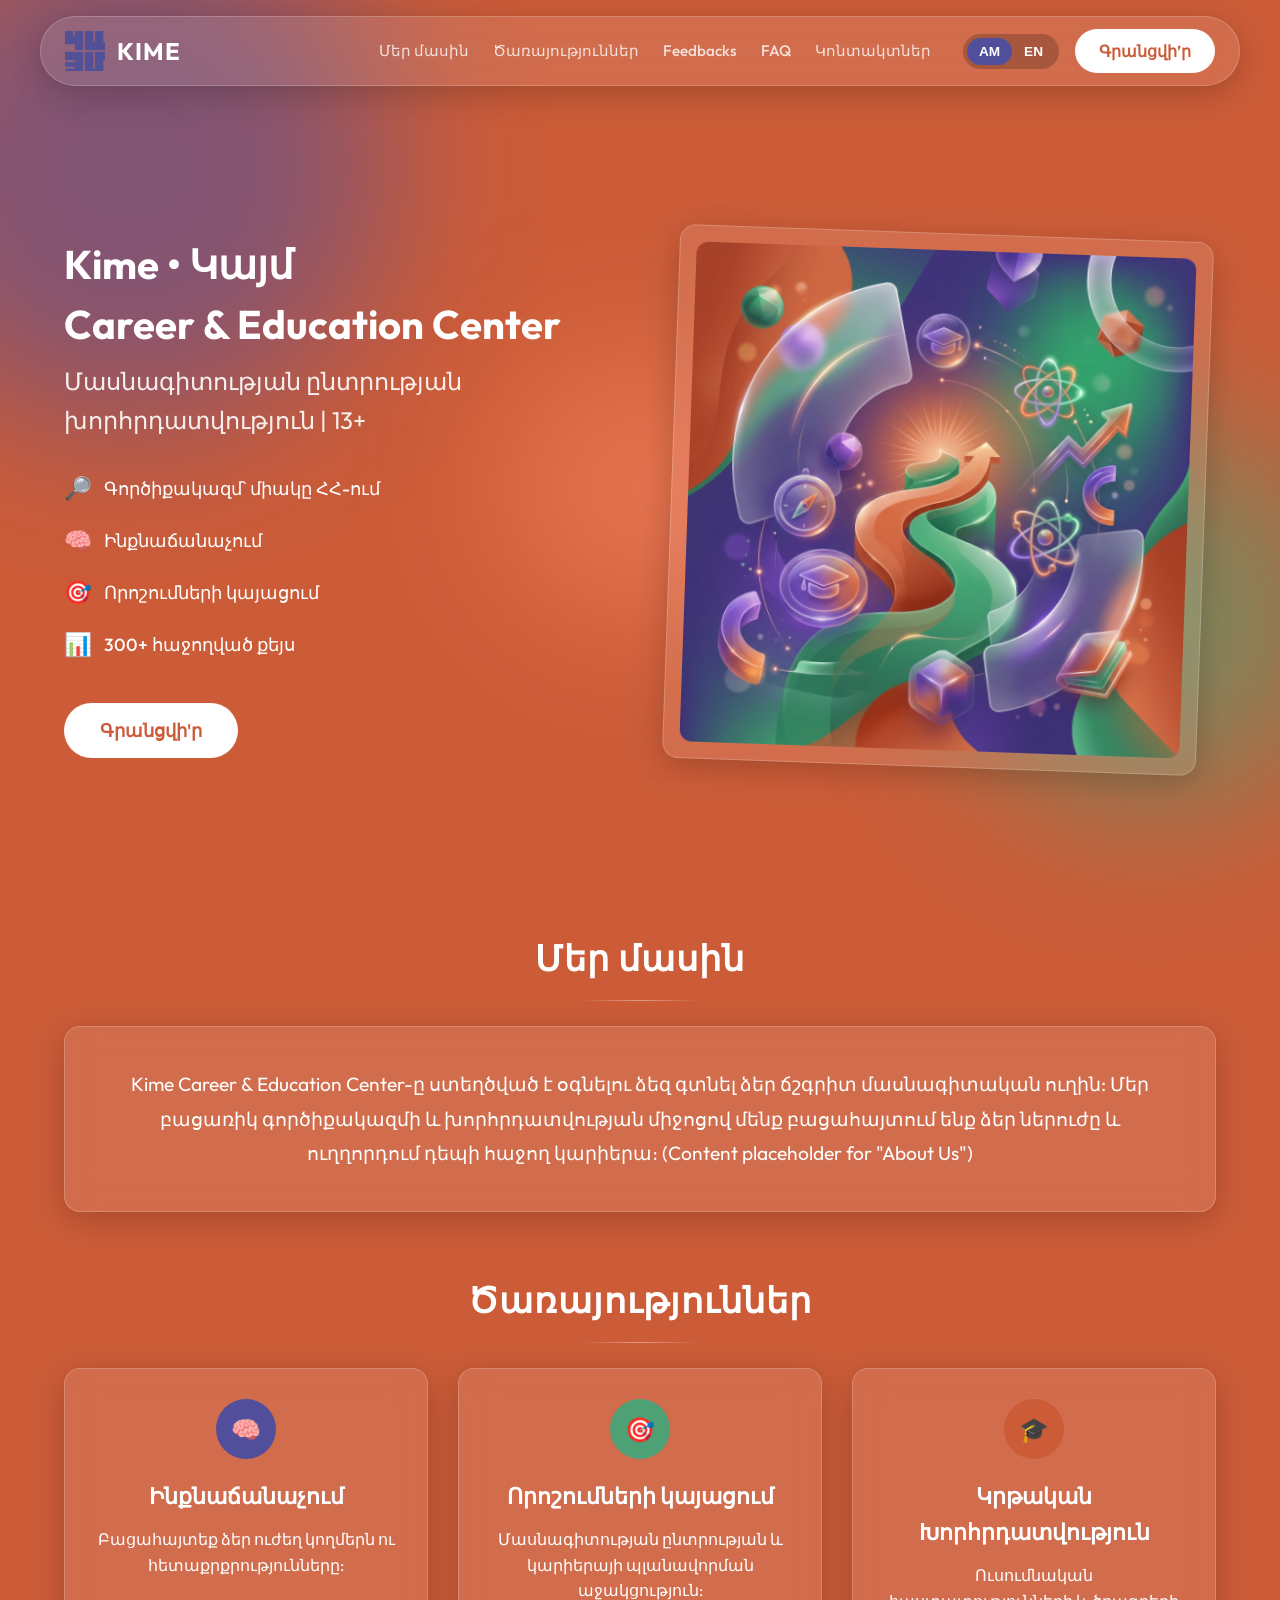
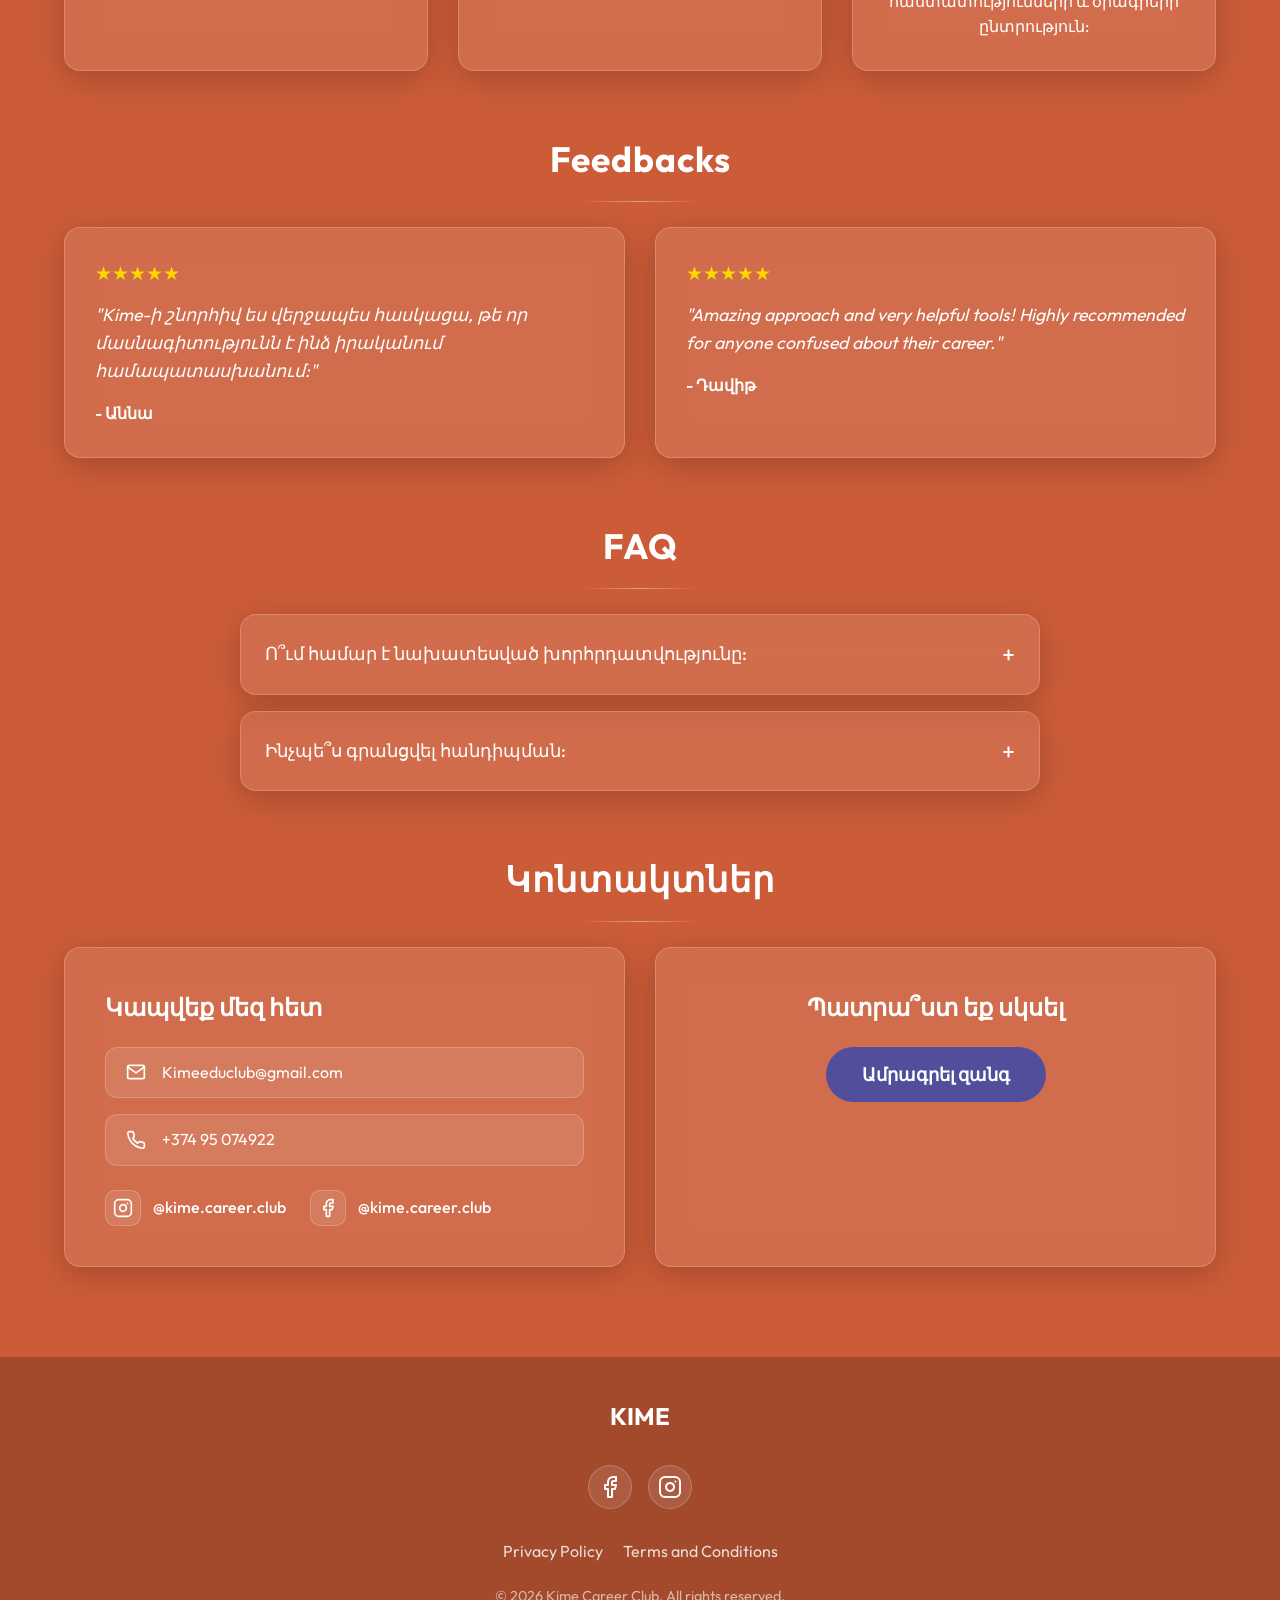
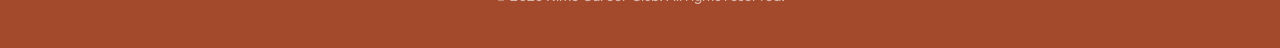
==== commit cfedc96a: "mobile ux update 2" ====
--- a/index.html
+++ b/index.html
@@ -25,10 +25,10 @@
 
     <header class="glass-header">
         <div class="container header-container">
-            <div class="logo">
+            <a href="#hero" class="logo">
                 <img src="logo.png" alt="Kime Logo" class="logo-img">
                 <span class="logo-text">KIME</span>
-            </div>
+            </a>
             
             <button class="mobile-toggle" aria-label="Toggle Menu">
                 <span></span><span></span><span></span>
--- a/style.css
+++ b/style.css
@@ -187,6 +187,9 @@
   display: flex;
   align-items: center;
   gap: 12px;
+  text-decoration: none;
+  color: inherit;
+  cursor: pointer;
 }
 
 .logo-img {
@@ -727,4 +730,24 @@
     word-break: break-word;
     hyphens: auto;
   }
-}
+
+  .contact-info, .contact-action {
+    padding: 30px 20px;
+    text-align: center;
+  }
+
+  .contact-methods {
+    align-items: center;
+  }
+
+  .contact-method-item {
+    width: 100%;
+    justify-content: center;
+    font-size: 0.9rem;
+  }
+
+  .contact-socials {
+    justify-content: center;
+    gap: 15px;
+  }
+}
